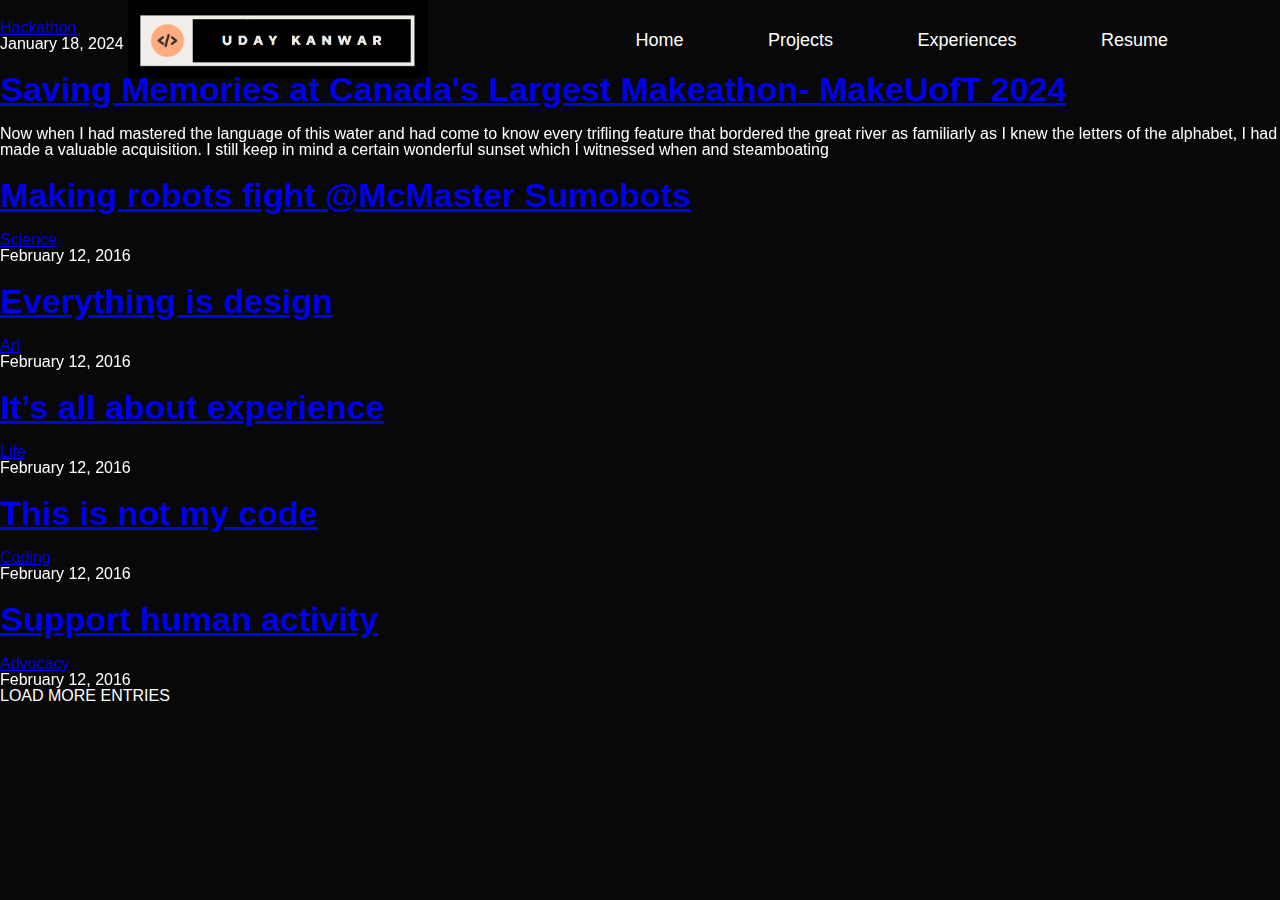
==== experience.html @ d526cc94 "first commit" ====
<!DOCTYPE html>
<html lang="en">
<head>
    <meta charset="UTF-8">
    <meta name="viewport" content="width=device-width, initial-scale=1.0">
    <title>Experiences</title>
    <link rel="apple-touch-icon" sizes="180x180" href="images/apple-touch-icon.png">
    <link rel="icon" type="image/png" sizes="32x32" href="images/favicon-32x32.png">
    <link rel="icon" type="image/png" sizes="16x16" href="images/favicon-16x16.png">
    <link rel="manifest" href="images/site.webmanifest">
    <title>Recent Experiences</title>
    
    <link href='http://fonts.googleapis.com/css?family=Montserrat:400,700%7CLibre+Baskerville:400,400italic,700' rel='stylesheet' type='text/css'>
    <link rel="stylesheet" type="text/css"  href='css/clear.css' />
    <link rel="stylesheet" type="text/css"  href='css/common.css' />
    <link rel="stylesheet" type="text/css"  href='css/font-awesome.min.css' />
    <link rel="stylesheet" type="text/css"  href='css/carouFredSel.css' />
    <link rel="stylesheet" type="text/css"  href='css/sm-clean.css' />
    <link rel="stylesheet" type="text/css"  href='blogstyle.css' />
    <link rel="stylesheet" href="style.css">

 
    <!-- font awesome -->

</head>
<body>
    <div id="header2">
        <div class="container">
            <nav>
                <img src="images/better logo.png" class="logo">
                <ul>
                    <li> <a href="index.html">Home</a></li>
                    <li> <a href="projects.html">Projects</a></li>
                    <li> <a href="experience.html">Experiences</a></li>
                    <li> <a href="Uday_Resume.pdf"target="_blank">Resume</a></li>
                </ul>
            </nav>
        </div>
    </div>
    <body class="home blog">
        
        <!-- Left Sidebar -->


        <!-- Home Content -->
        <div id="content" class="site-content">
            <div id="blog-wrapper">
                <div class="blog-holder center-relative">


                    <article id="post-1" class="blog-item-holder featured-post">
                        <div class="entry-content relative">
                            <div class="content-1170 center-relative">
                                <div class="cat-links">
                                    <ul>
                                        <li>
                                            <a href="#">Hackathon</a>
                                        </li>
                                    </ul>
                                </div>
                                <div class="entry-date published">January 18, 2024</div>
                                <h2 class="entry-title">
                                    <a href="https://devpost.com/software/memories-kut2o8">Saving Memories at Canada's Largest Makeathon- MakeUofT 2024</a>
                                </h2>
                                <div class="excerpt">
                                    Now when I had mastered the language of this water and had come to know every trifling feature that bordered the great river as familiarly as I knew the letters of the alphabet, I had made a valuable acquisition. I still keep in mind a certain wonderful sunset which I witnessed when and steamboating<a class="read-more" href="single.html"></a>
                                </div>
                                <div class="clear"></div>
                            </div>
                        </div>
                    </article>


                    <article id="post-2" class="blog-item-holder">
                        <div class="entry-content relative">
                            <div class="content-1170 center-relative">
                                <h2 class="entry-title">
                                    <a href="single.html">Making robots fight @McMaster Sumobots</a>
                                </h2>
                                <div class="cat-links">
                                    <ul>
                                        <li>
                                            <a href="#">Science</a>
                                        </li>
                                    </ul>
                                </div>
                                <div class="entry-date published">February 12, 2016</div>
                                <div class="clear"></div>
                            </div>
                        </div>
                    </article>


                    <article id="post-3" class="blog-item-holder">
                        <div class="entry-content relative">
                            <div class="content-1170 center-relative">
                                <h2 class="entry-title">
                                    <a href="single.html">Everything is design</a>
                                </h2>
                                <div class="cat-links">
                                    <ul>
                                        <li>
                                            <a href="#">Art</a>
                                        </li>
                                    </ul>
                                </div>
                                <div class="entry-date published">February 12, 2016</div>
                                <div class="clear"></div>
                            </div>
                        </div>
                    </article>



                    <article id="post-4" class="blog-item-holder">
                        <div class="entry-content relative">
                            <div class="content-1170 center-relative">
                                <h2 class="entry-title">
                                    <a href="single.html">It’s all about experience</a>
                                </h2>
                                <div class="cat-links">
                                    <ul>
                                        <li>
                                            <a href="#">Life</a>
                                        </li>
                                    </ul>
                                </div>
                                <div class="entry-date published">February 12, 2016</div>
                                <div class="clear"></div>
                            </div>
                        </div>
                    </article>



                    <article id="post-5" class="blog-item-holder">
                        <div class="entry-content relative">
                            <div class="content-1170 center-relative">
                                <h2 class="entry-title">
                                    <a href="single.html">This is not my code</a>
                                </h2>
                                <div class="cat-links">
                                    <ul>
                                        <li>
                                            <a href="#">Coding</a>
                                        </li>
                                    </ul>
                                </div>
                                <div class="entry-date published">February 12, 2016</div>
                                <div class="clear"></div>
                            </div>
                        </div>
                    </article>



                    <article id="post-6" class="blog-item-holder">
                        <div class="entry-content relative">
                            <div class="content-1170 center-relative">
                                <h2 class="entry-title">
                                    <a href="single.html">Support human activity</a>
                                </h2>
                                <div class="cat-links">
                                    <ul>
                                        <li>
                                            <a href="#">Advocacy</a>
                                        </li>
                                    </ul>
                                </div>
                                <div class="entry-date published">February 12, 2016</div>
                                <div class="clear"></div>
                            </div>
                        </div>
                    </article>

                </div>
                <div class="clear"></div>
                <div class="block load-more-holder">LOAD MORE ENTRIES</div>
            </div>

            <div class="featured-image-holder">
                <div class="featured-post-image" style="background-image: url(images/makeuoft1.jpg)"></div>

            </div>
            <div class="clear"></div>
        </div>

        <script type="text/javascript" src="js/jquery.js"></script>
        <script type='text/javascript' src='js/imagesloaded.pkgd.js'></script>
        <script type='text/javascript' src='js/jquery.nicescroll.min.js'></script>
        <script type='text/javascript' src='js/jquery.smartmenus.min.js'></script>
        <script type='text/javascript' src='js/jquery.carouFredSel-6.0.0-packed.js'></script>
        <script type='text/javascript' src='js/jquery.mousewheel.min.js'></script>
        <script type='text/javascript' src='js/jquery.touchSwipe.min.js'></script>
        <script type='text/javascript' src='js/jquery.easing.1.3.js'></script>
        <script type='text/javascript' src='js/main.js'></script>
    </body>

</html>
---- css/clear.css ----
html, body, div, span, object, iframe,
h1, h2, h3, h4, h5, h6, p, blockquote, pre,
abbr, address, cite, code,
del, dfn, em, img, ins, kbd, q, samp,
small, strong, sub, sup, var,
b, i, ol, ul, li,
fieldset, form, label, legend,
table, caption, tbody, tfoot, thead, tr, th, td,
article, aside, canvas, details, figcaption, figure, 
footer, header, hgroup, menu, nav, section, summary,
time, mark, audio, video {
    margin:0;
    padding:0;
    border:0;
    outline: none;
    font-size:100%;
    vertical-align:baseline;
    background:transparent;
}

body {
    line-height:1;
}

article,aside,details,figcaption,figure,
footer,header,hgroup,menu,nav,section { 
    display:block;
}

nav ul,ul,ol {
    list-style:none;
}

blockquote, q {
    quotes:none;
}

blockquote:before, blockquote:after,
q:before, q:after {
    content:'';
    content:none;
}

a {
    margin:0;
    padding:0;
    font-size:100%;
	outline: none;
    vertical-align:baseline;
    background:transparent;
}

ins {
    background-color:#ff9;
    color:#000;
    text-decoration:none;
}

mark {
    background-color:#ff9;
    color:#000; 
    font-style:italic;
    font-weight:bold;
}

del {
    text-decoration: line-through;
}

abbr[title], dfn[title] {
    border-bottom:1px dotted;
    cursor:help;
}

table {
    border-collapse:collapse;
    border-spacing:0;
}

hr {
    display:block;
    height:1px;
    border:0;   
    border-top:1px solid #cccccc;
    margin:1em 0;
    padding:0;
}

input, select {
    vertical-align:middle;
}

input:focus, textarea:focus
{
    outline: none;
}
---- css/common.css ----
.block
{
    display: block;
}
.hidden
{
    display: none;
}
.clear
{
    clear: both;
}
.left
{
    float: left;
}
.right
{
    float: right;
}
.line-height
{
    line-height: 0;
}
.clear-right
{
    clear: right;
}
.clear-left
{
    clear: left;
}
.center-relative
{
    margin-left: auto;
    margin-right: auto;
}
.center-absolute
{
    left: 50%;
}
.center-text
{
    text-align: center !important;
}
.text-left
{
    text-align: left;
}
.text-right
{
    text-align: right;
}
.absolute
{
    position: absolute;
}
.fixed
{
    position: fixed;
}
.relative
{
    position: relative;
}
.sticky
{
    height: auto;
}
.margin-0, .margin-0 img
{
    margin: 0 !important;
    line-height: 0;
}
.top-0
{
    margin-top: 0 !important;
}
.top-5
{
    margin-top: 5px !important;	
}
.top-10
{
    margin-top: 10px;	
}
.top-15
{
    margin-top: 15px;	
}
.top-20
{
    margin-top: 20px;
}
.top-25
{
    margin-top: 25px;	
}
.top-30
{
    margin-top: 30px;	
}
.top-50
{
    margin-top: 50px;	
}
.top-60
{
    margin-top: 60px;	
}
.top-70
{
    margin-top: 70px;	
}
.top-75
{
    margin-top: 75px;	
}
.top-80
{
    margin-top: 80px;
}
.top-100
{
    margin-top: 100px;	
}
.top-105
{
    margin-top: 105px;	
}
.top-120
{
    margin-top: 120px;
}
.top-150
{
    margin-top: 150px;	
}
.top-200
{
    margin-top: 200px;	
}
.top-negative-30
{
    margin-top: -30px;
}
.left-35
{
    margin-left:35px;
}
.right-35
{
    margin-right:35px;
}
.bottom-0
{
    margin-bottom: 0 !important;
}
.bottom-10
{
    margin-bottom: 10px !important;
}
.bottom-20
{
    margin-bottom: 20px !important;
}
.bottom-25
{
    margin-bottom: 25px !important;
}
.bottom-30
{
    margin-bottom: 30px !important;
}
.bottom-50
{
    margin-bottom: 50px !important;
}
.bottom-100
{
    margin-bottom: 100px !important;
}
.bottom-150
{
    margin-bottom: 150px !important;
}
.bottom-200
{
    margin-bottom: 200px !important;
}
.width-25
{
    width: 25%;
}
.width-50
{
    width: 50%;
}
.width-75
{
    width: 75%;
}
.width-85
{
    width: 85%;
}
.width-100
{
    width: 100%;
}
blockquote:before 
{
    content: '\201C';
    font-size: 180px;
    line-height: 0;
    font-family: 'Montserrat', sans-serif, Arial;
    vertical-align: -65px;
    color: #0697ae;
    text-align: center;
    display: block;
}
blockquote
{
    margin-top: 110px;
    margin-bottom: 60px;
    font-family: 'Montserrat', sans-serif, Arial;
    font-size: 22px;
    line-height: 35px;
    color: #b0c2c2;
}
blockquote.inline-blockquote
{
    width: 395px;
    float: left;
    margin-left: -170px;
    margin-right: 70px;
}
.wrap-blockquote
{
    display: inline;
}
address
{
    font-size: 32px;
    line-height: 50px;
    font-style: normal;
}
iframe
{
    width: 100%;
}
a.button
{
    display: inline-block;
    border: 3px solid;
    text-align: center;
    padding: 15px 40px;
    cursor: pointer;
    margin-bottom: 25px;
    vertical-align: middle;
    text-decoration: none;
}
a.button:active
{
    position: relative;
    top: 1px;	
}
h1,h2,h3,h4,h5,h6
{
    padding: 20px 0;
}
h1
{
    font-size: 38px;
    line-height: 38px;    
}
h2
{
    font-size: 34px;    
    line-height: 34px;    
}
h3
{
    font-size: 32px;  
    line-height: 32px;    
}
h4
{
    font-size: 30px;    
}
h5
{
    font-size: 28px;   
}
h6
{
    font-size: 26px;    
}
em
{
    font-style: italic;
}
ol
{
    list-style-type: decimal;
}
pre
{
    word-wrap: break-word;
}
.single-content table, .single-content th, .single-content td, .page-content table, .page-content th, .page-content td
{
    border:1px solid black;
    padding: 10px;
    vertical-align: middle;
}
sup
{
    vertical-align: super;
    font-size: smaller;
}
sub
{
    vertical-align: sub;
    font-size: smaller;
}
.single-content ol
{
    display: block;
    list-style-type: decimal;
    margin: 0 0 14px 17px;
}
.single-content ul
{
    display: block;
    list-style-type: disc;
    margin: 0 0 14px 17px;
}

/* COLUMNS */

.one,  .one_half,  .one_third,  .two_third,  .three_fourth, 
.one_fourth{
    margin-right: 100px;
    float: left;
    position: relative;
    margin-bottom: 30px;
}

.last{
    margin-right: 0 !important;
    clear: right;
}

.one{
    float: none;
    display: block;
    clear: both;
    margin-right: 0;
}

.one_half{
    width: 400px;    
}

.one_third{
    width: 233px;
}

.two_third{
    width: 566px;
}

.one_fourth{
    width: 150px;
}

.three_fourth{
    width: 650px;
}

.one img,  .one_half img,  .one_third img,  .two_third img, 
.three_fourth img,  .one_fourth img{
    max-width: 100%;
    height: auto;
    max-height: 100%;
    width: auto;	
}

.team-holder .one
{
    margin: 0;
}

.team-holder .one_half
{
    width: 50%;
    width: calc(100% / 2);   
    margin: 0;
}

.team-holder .one_third
{
    width: 33%;
    width: calc(100% / 3);
    margin: 0;
}

.team-holder .one_fourth
{
    width: 25%;
    width: calc(100% / 4);   
    margin: 0;    
}

/* MENU */

/* Mobile first layout SmartMenus Core CSS (it's not recommended editing these rules)
   You need this once per page no matter how many menu trees or different themes you use.
-------------------------------------------------------------------------------------------*/

.sm,.sm ul,.sm li{display:block;list-style:none;margin:0;padding:0;line-height:normal;direction:ltr;-webkit-tap-highlight-color:rgba(0,0,0,0);}
.sm-rtl,.sm-rtl ul,.sm-rtl li{direction:rtl;text-align:right;}
.sm>li>h1,.sm>li>h2,.sm>li>h3,.sm>li>h4,.sm>li>h5,.sm>li>h6{margin:0;padding:0;}
.sm ul{display:none;}
.sm li,.sm a{position:relative;}
.sm a{display:block;}
.sm a.disabled{cursor:not-allowed;}
.sm:after{content:"\00a0";display:block;height:0;font:0px/0 serif;clear:both;visibility:hidden;overflow:hidden;}
.sm,.sm *,.sm *:before,.sm *:after{-moz-box-sizing:border-box;-webkit-box-sizing:border-box;box-sizing:border-box;}




/* WP DEFAULT CLASSES */

.alignnone {
    margin: 5px 20px 20px 0;
}

.aligncenter,
div.aligncenter {
    display: block;
    margin: 5px auto 5px auto;
}

.alignright {
    float:right;
    margin: 5px 0 20px 20px;
}

.alignleft {
    float: left;
    margin: 5px 20px 20px 0;
}

.aligncenter {
    display: block;
    margin: 5px auto 5px auto;
}

a img.alignright {
    float: right;
    margin: 5px 0 20px 20px;
}

a img.alignnone {
    margin: 20px 0px;
}

a img.alignleft {
    float: left;
    margin: 5px 20px 20px 0;
}

a img.aligncenter {
    display: block;
    margin-left: auto;
    margin-right: auto
}

.wp-caption {
    max-width: 100%;
    text-align: center;
    font-family: 'Montserrat', sans-serif, Arial;
}

.wp-caption.alignnone {
    margin: 20px 0px;
}

.wp-caption.alignleft {
    margin: 5px 20px 20px 0;
    text-align: left;
}

.wp-caption.alignright {
    margin: 5px 0 20px 20px;
    text-align: right;
}

.wp-caption img {
    width: auto;
    height: auto;
    max-width: 100%;
    max-height: 100%;
}

.wp-caption p.wp-caption-text {
    font-size: 18px;
    margin-bottom: 50px;
    padding: 5px 50px;
    background-color: #8f939e;
    display: inline-block;
    color: #fff;
}
.gallery-caption
{
    font-size: 100%;
}
.bypostauthor
{
    font-size: 100%;
}
/* Text meant only for screen readers. */
.screen-reader-text {
    clip: rect(1px, 1px, 1px, 1px);
    position: absolute !important;
    height: 1px;
    width: 1px;
    overflow: hidden;
}

.screen-reader-text:focus {
    background-color: #f1f1f1;
    border-radius: 3px;
    box-shadow: 0 0 2px 2px rgba(0, 0, 0, 0.6);
    clip: auto !important;
    color: #21759b;
    display: block;
    font-size: 14px;
    font-size: 0.875rem;
    font-weight: bold;
    height: auto;
    left: 5px;
    line-height: normal;
    padding: 15px 23px 14px;
    text-decoration: none;
    top: 5px;
    width: auto;
    z-index: 100000; /* Above WP toolbar. */
}



.cbp-bislideshow {
    list-style: none;
    width: 100%;
    height: 100%;
    position: fixed;
    top: 0;
    left: 0;
    z-index: -1;
    padding: 0;
    margin: 0;
}

.cbp-bislideshow li {
    position: absolute;
    width: 100%;
    height: 100%;
    top: 0;
    left: 0;
    opacity: 0;
    -webkit-transition: opacity 1s;
    -moz-transition: opacity 1s;
    -ms-transition: opacity 1s;
    -o-transition: opacity 1s;
    transition: opacity 1s;
}


/* If background-size supported we'll add the images to the background of the li */

.backgroundsize .cbp-bislideshow li {
    -webkit-background-size: cover;
    -moz-background-size: cover;
    background-size: cover;
    background-position: center center;
}

/* ...and hide the images */
.backgroundsize .cbp-bislideshow li img {
    display: none;
}

.cbp-bislideshow li img {
    display: block;
    width: 100%;
}

.cbp-bicontrols {
    position: fixed;
    width: 300px;
    height: 100px;
    margin: -50px 0 0 -150px;
    bottom: 0;
    right: 0;
}

.cbp-bicontrols span {
    float: left;
    width: 100px;
    height: 100px;
    position: relative;
    cursor: pointer;
    display: inline-block;
    font: normal normal normal 14px/1 FontAwesome;
    font-size: inherit;
    text-rendering: auto;
    -webkit-font-smoothing: antialiased;
    -moz-osx-font-smoothing: grayscale;
}

.cbp-bicontrols span:before {
    position: absolute;
    width: 100%;
    height: 100%;
    top: 0;
    left: 0;
    text-align: center;    
    speak: none;
    font-style: normal;
    font-weight: normal;
    font-variant: normal;
    text-transform: none;
    line-height: 100px;
    font-size: 80px;
    color: #fff;
    -webkit-font-smoothing: antialiased;
    opacity: 0.7;
}

.cbp-bicontrols span:hover:before {
    opacity: 1;
}

.cbp-bicontrols span:active:before {
    top: 2px;
}

span.cbp-biplay:before {
    content: "\f01d";
}

span.cbp-bipause:before {
    content: "\f28c";
}

span.cbp-binext:before {
    content: "\f105";
}

span.cbp-biprev:before {
    content: "\f104";
}

.cbp-bicontrols span.cbp-binext {
    float: right;
}

/* Fallback */

.no-js.no-backgroundsize .cbp-bislideshow li:first-child {
    opacity: 1;
}

.no-js.backgroundsize .cbp-bislideshow li:first-child img {
    display: block;
}
---- css/carouFredSel.css ----
.list_carousel.responsive {	
	margin-left: 0;
	width: 91%;
}
.list_carousel ul {
	margin: 0;
	padding: 0;
	list-style: none;
	display: block;
}
.list_carousel li {
	text-align: center;		
	padding: 0;
	display: block;
	float: left;
	position: relative;
}	
.list_carousel li img{
	width: 100% !important;
	height: auto !important;
	max-width: none !important;
	max-height: none !important;
}
a.image_slider_prev{background-image: url(../images/navigation_arrows_left.png); width: 105px; height: 90px; z-index: 2;}
a.image_slider_prev:hover{background-position: 0 -90px;}
a.image_slider_next{background-image: url(../images/navigation_arrows_right.png); width: 105px; height: 90px; z-index: 2;}
a.image_slider_next:hover{background-position: 0 -90px;}
.carousel_pagination {margin-top: 50px; margin-bottom: 50px; margin-left: 160px;z-index: 1;position: relative;}
.carousel_pagination a {margin: 0 0 0 9px; float: left;}
.carousel_pagination a:first-child {margin: 0;}
.carousel_pagination a {width: 18px; height: 18px; border-radius: 90%; display: block; cursor: pointer; text-indent: -9999px;}
.caroufredsel_wrapper{z-index: 1 !important; margin-top: 0 !important; margin-left: 0 !important;}
---- css/sm-clean.css ----
.sm-clean {
    background: #eeeeee;
    -webkit-border-radius: 5px;
    -moz-border-radius: 5px;
    -ms-border-radius: 5px;
    -o-border-radius: 5px;
    border-radius: 5px;
}
.sm-clean a, .sm-clean a:hover, .sm-clean a:focus, .sm-clean a:active {
    padding: 13px 20px;
    /* make room for the toggle button (sub indicator) */
    padding-right: 58px;
    font-size: 18px;
    font-weight: normal;
    line-height: 24px;
    text-decoration: none;
}
.sm-clean a.current {
    color: #d23600;
}
.sm-clean a.disabled {
    color: #bbbbbb;
}
.sm-clean a span.sub-arrow {
    position: absolute;
    top: 50%;
    margin-top: -17px;
    left: auto;
    right: -45px;
    width: 34px;
    height: 34px;
    overflow: hidden;
    font: bold 16px/34px monospace !important;
    text-align: center;
    text-shadow: none;
    -webkit-border-radius: 5px;
    -moz-border-radius: 5px;
    -ms-border-radius: 5px;
    -o-border-radius: 5px;
    border-radius: 5px;
}
.sm-clean a.highlighted span.sub-arrow:before {
    display: block;
    content: '-';
}
.sm-clean > li:first-child > a, .sm-clean > li:first-child > :not(ul) a {
    -webkit-border-radius: 5px 5px 0 0;
    -moz-border-radius: 5px 5px 0 0;
    -ms-border-radius: 5px 5px 0 0;
    -o-border-radius: 5px 5px 0 0;
    border-radius: 5px 5px 0 0;
}
.sm-clean > li:last-child > a, .sm-clean > li:last-child > *:not(ul) a, .sm-clean > li:last-child > ul,
.sm-clean > li:last-child > ul > li:last-child > a, .sm-clean > li:last-child > ul > li:last-child > *:not(ul) a, .sm-clean > li:last-child > ul > li:last-child > ul,
.sm-clean > li:last-child > ul > li:last-child > ul > li:last-child > a, .sm-clean > li:last-child > ul > li:last-child > ul > li:last-child > *:not(ul) a, .sm-clean > li:last-child > ul > li:last-child > ul > li:last-child > ul,
.sm-clean > li:last-child > ul > li:last-child > ul > li:last-child > ul > li:last-child > a, .sm-clean > li:last-child > ul > li:last-child > ul > li:last-child > ul > li:last-child > *:not(ul) a, .sm-clean > li:last-child > ul > li:last-child > ul > li:last-child > ul > li:last-child > ul,
.sm-clean > li:last-child > ul > li:last-child > ul > li:last-child > ul > li:last-child > ul > li:last-child > a, .sm-clean > li:last-child > ul > li:last-child > ul > li:last-child > ul > li:last-child > ul > li:last-child > *:not(ul) a, .sm-clean > li:last-child > ul > li:last-child > ul > li:last-child > ul > li:last-child > ul > li:last-child > ul {
    -webkit-border-radius: 0 0 5px 5px;
    -moz-border-radius: 0 0 5px 5px;
    -ms-border-radius: 0 0 5px 5px;
    -o-border-radius: 0 0 5px 5px;
    border-radius: 0 0 5px 5px;
}
.sm-clean > li:last-child > a.highlighted, .sm-clean > li:last-child > *:not(ul) a.highlighted,
.sm-clean > li:last-child > ul > li:last-child > a.highlighted, .sm-clean > li:last-child > ul > li:last-child > *:not(ul) a.highlighted,
.sm-clean > li:last-child > ul > li:last-child > ul > li:last-child > a.highlighted, .sm-clean > li:last-child > ul > li:last-child > ul > li:last-child > *:not(ul) a.highlighted,
.sm-clean > li:last-child > ul > li:last-child > ul > li:last-child > ul > li:last-child > a.highlighted, .sm-clean > li:last-child > ul > li:last-child > ul > li:last-child > ul > li:last-child > *:not(ul) a.highlighted,
.sm-clean > li:last-child > ul > li:last-child > ul > li:last-child > ul > li:last-child > ul > li:last-child > a.highlighted, .sm-clean > li:last-child > ul > li:last-child > ul > li:last-child > ul > li:last-child > ul > li:last-child > *:not(ul) a.highlighted {
    -webkit-border-radius: 0;
    -moz-border-radius: 0;
    -ms-border-radius: 0;
    -o-border-radius: 0;
    border-radius: 0;
}
.sm-clean > li:first-child {
    border-top: 0;
}
.sm-clean ul {
    padding-left: 35px;
}
.sm-clean ul a, .sm-clean ul a:hover, .sm-clean ul a:focus, .sm-clean ul a:active {
    font-size: 16px;
}
.sm-clean ul ul ul a,
.sm-clean ul ul ul a:hover,
.sm-clean ul ul ul a:focus,
.sm-clean ul ul ul a:active {
    border-left: 24px solid transparent;
}
.sm-clean ul ul ul ul a,
.sm-clean ul ul ul ul a:hover,
.sm-clean ul ul ul ul a:focus,
.sm-clean ul ul ul ul a:active {
    border-left: 32px solid transparent;
}
.sm-clean ul ul ul ul ul a,
.sm-clean ul ul ul ul ul a:hover,
.sm-clean ul ul ul ul ul a:focus,
.sm-clean ul ul ul ul ul a:active {
    border-left: 40px solid transparent;
}

.main-menu ul 
{
    width: 12em; /* fixed width only please - you can use the "subMenusMinWidth"/"subMenusMaxWidth" script options to override this if you like */
}

.sm-clean a, .sm-clean a:hover, .sm-clean a:focus, .sm-clean a:active
{
    padding-right: 0;
    padding-left: 0;
}

a.has-submenu
{
    display: inline-block;
}
---- style.css ----
*{
    margin: 0;
    padding: 0;
    font-family: 'Poppins', sans-serif;
    box-sizing :  border-box;
}
body{
    background: #080808;
    color: #fff;
}
#header{

    width: 100%;
    height: 100vh;
    background-repeat: no-repeat;
    background-image: url(images/main3.PNG);
    background-size: 40%; 
    background-position: 100px 160px;  
    background-attachment: fixed;
    background-repeat: no-repeat;
}

.container{
    padding: 10px 10%;
}

nav{
    display: flex;
    align-items: center;
    justify-content: space-between;
    flex-wrap: wrap;
    background-color: #080808;
    position: fixed;
    top: 0;
    width:100%;
    padding-right: 200px;
}
.logo{
    width: 300px;

}
nav ul li{
    display: inline-block;
    list-style: none;
    margin: 5px 40px;
    
}
nav ul li a{
    color: #fff;
    text-decoration: none;
    font-size: 18px;
    position: relative;
    
}
nav ul li a::after{
    content:'';
    width: 0%;
    height: 3px;
    background: 3px;
    background:coral;
    position: absolute;
    left: 0;
    bottom: -6px;
    transition: 0.5s;
}
nav ul li a:hover::after{
    width: 100%
}
.header-text{
    margin-top: 20%;
    font-size: 50px;
    margin-left: 500px;

}
.header-text h1{
    font-size: 80px;
    margin-top: 20px;
    
}
.header-text p{
    font-size: 30px;
    color:#ababab;
}
.header-text h1 span{
    color:coral;
    
}

/*--------- about---------*/

#about{
    padding: 80px 0;
    color: #ababab;
}

.row{
    display: flex;
    justify-content: space-between;
    flex-wrap: wrap ;  
}
.about-col-1{
    flex-basis: 35%;
}
.about-col-1 img{
    margin-top: 50px;
    width: 110%;
    border-radius: 20px;
}
.about-col-2{
    flex-basis: 40%;
    margin-top: 50px;
}
.sub-title{
    font-size: 60px;
    font-weight: 600;
    color:#fff;
    margin-bottom: 50px;
    
}
.introduction{
    font-size: 20px;
    font-weight: 200;
    color:#ababab;
    margin-bottom: 50px;
}
.connect-button{
  background-color:blue; /* Green */
  border: none;
  color: white;
  padding: 20px;
  text-align: center;
  text-decoration: none;
  display: inline-block;
  font-size: 16px;
  margin: 50px 2px;
  cursor: pointer;
  border-radius: 20px;
}

/*portfolio*/
.card {
    background-color: white;
    border: none;
    border-radius: 10px;
    box-shadow: -2px 1px 8px 1px lightgrey;
    overflow: hidden;
    max-width: 300px;
    height: 450px;
    display: flex;
    flex-direction: column;
    align-items: center;
    text-align: center;
  }
  .card-img-top {
    width: 100%;
    height: auto;
}

.card-body {
  padding: 1rem;
  flex: 1;
  display: flex;
  flex-direction: column;
  justify-content: space-between;
}
  
  
  .portfolio-card__title {
    font-family: 'Barlow Condensed', sans-serif;
    font-size: 1.5rem;
    color: coral;
    margin: 0.5rem 0;
    
  }
  
  .portfolio-card__category {
    font-family: 'Barlow Condensed', sans-serif;
    font-size: 1rem;
    text-transform: uppercase;
  }
  
  
  .portfolio-card__text {
    font-family: 'Abel', sans-serif;
    font-size: 1rem;
    color: black;
  }
  
  .portfolio-card__stage {
    color: white;
    text-transform: uppercase;
    padding: 6px;
    font-family: 'Barlow Condensed', sans-serif;
  }
  
  .portfolio-card__stage__icon {
    margin-right: 5px;
  }
  

  
  .portfolio-card__link {
    font-family: 'Barlow Condensed', sans-serif;
    text-transform: uppercase;
    font-size: 0.8rem;
    color: grey;
    text-decoration: underline;
    transition: 0.3s;
  }
  
  .portfolio-card__link:hover {
    color: black;
  } 

  .container1 {
    display: flex;
    justify-content: center;
    align-items: center;
    flex-wrap: wrap;
    gap: 1rem;
    padding: 20px;
    padding-top: 100px;
}
.row1 {
  display: flex;
  flex-wrap: wrap;
  justify-content: center;
}
.col-md-4 {
  flex: 1 1 calc(33.333% - 2rem);
  margin: 1rem;
}
.card-img-top {
  width: 100%;
  height: 200px;
  
  object-fit:cover;

}
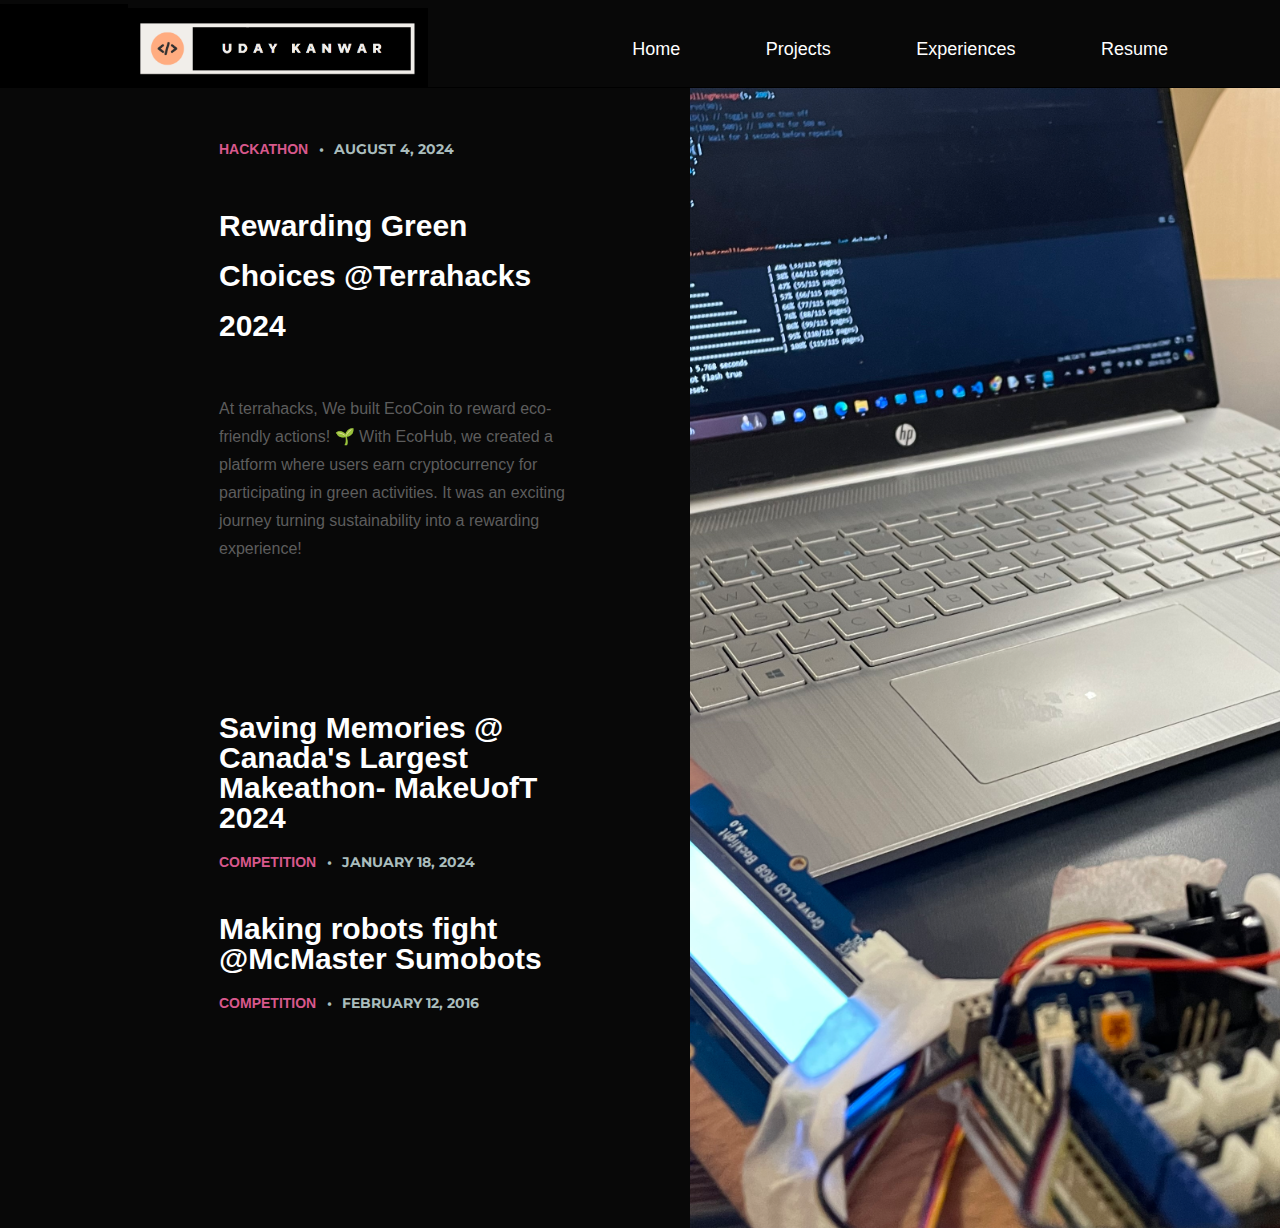
==== commit 0959eda2: "modified:   Uday_Resume2025.pdf 	new file:   android-chrome-192x192.png 	new file:   android-chrome-" ====
--- a/experience.html
+++ b/experience.html
@@ -4,11 +4,13 @@
     <meta charset="UTF-8">
     <meta name="viewport" content="width=device-width, initial-scale=1.0">
     <title>Experiences</title>
-    <link rel="apple-touch-icon" sizes="180x180" href="images/apple-touch-icon.png">
-    <link rel="icon" type="image/png" sizes="32x32" href="images/favicon-32x32.png">
-    <link rel="icon" type="image/png" sizes="16x16" href="images/favicon-16x16.png">
-    <link rel="manifest" href="images/site.webmanifest">
-    <title>Recent Experiences</title>
+    <link rel="apple-touch-icon" sizes="180x180" href="/apple-touch-icon.png">
+    <link rel="icon" type="image/png" sizes="32x32" href="/favicon-32x32.png">
+    <link rel="icon" type="image/png" sizes="16x16" href="/favicon-16x16.png">
+    <link rel="manifest" href="/site.webmanifest">
+    <link rel="mask-icon" href="/safari-pinned-tab.svg" color="#5bbad5">
+    <meta name="msapplication-TileColor" content="#da532c">
+    <meta name="theme-color" content="#ffffff">
     
     <link href='http://fonts.googleapis.com/css?family=Montserrat:400,700%7CLibre+Baskerville:400,400italic,700' rel='stylesheet' type='text/css'>
     <link rel="stylesheet" type="text/css"  href='css/clear.css' />
@@ -17,13 +19,15 @@
     <link rel="stylesheet" type="text/css"  href='css/carouFredSel.css' />
     <link rel="stylesheet" type="text/css"  href='css/sm-clean.css' />
     <link rel="stylesheet" type="text/css"  href='blogstyle.css' />
+    <link rel="stylesheet" href="expstyle.css">
     <link rel="stylesheet" href="style.css">
 
  
-    <!-- font awesome -->
+ 
 
 </head>
-<body>
+<body class="home blog">
+   
     <div id="header2">
         <div class="container">
             <nav>
@@ -32,12 +36,13 @@
                     <li> <a href="index.html">Home</a></li>
                     <li> <a href="projects.html">Projects</a></li>
                     <li> <a href="experience.html">Experiences</a></li>
-                    <li> <a href="Uday_Resume.pdf"target="_blank">Resume</a></li>
+                    <li> <a href="Uday_Resume2025.pdf"target="_blank">Resume</a></li>
                 </ul>
             </nav>
         </div>
     </div>
-    <body class="home blog">
+
+   
         
         <!-- Left Sidebar -->
 
@@ -58,12 +63,12 @@
                                         </li>
                                     </ul>
                                 </div>
-                                <div class="entry-date published">January 18, 2024</div>
+                                <div class="entry-date published">August 4, 2024</div>
                                 <h2 class="entry-title">
-                                    <a href="https://devpost.com/software/memories-kut2o8">Saving Memories at Canada's Largest Makeathon- MakeUofT 2024</a>
+                                    <a href="https://devpost.com/software/ecohub-ry6n8o">Rewarding Green Choices @Terrahacks 2024</a>
                                 </h2>
                                 <div class="excerpt">
-                                    Now when I had mastered the language of this water and had come to know every trifling feature that bordered the great river as familiarly as I knew the letters of the alphabet, I had made a valuable acquisition. I still keep in mind a certain wonderful sunset which I witnessed when and steamboating<a class="read-more" href="single.html"></a>
+                                    At terrahacks, We built EcoCoin to reward eco-friendly actions! 🌱 With EcoHub, we created a platform where users earn cryptocurrency for participating in green activities. It was an exciting journey turning sustainability into a rewarding experience!<a class="read-more" href="single.html"></a>
                                 </div>
                                 <div class="clear"></div>
                             </div>
@@ -75,12 +80,30 @@
                         <div class="entry-content relative">
                             <div class="content-1170 center-relative">
                                 <h2 class="entry-title">
-                                    <a href="single.html">Making robots fight @McMaster Sumobots</a>
+                                    <a href="https://devpost.com/software/memories-kut2o8">Saving Memories @ Canada's Largest Makeathon- MakeUofT 2024</a>
                                 </h2>
                                 <div class="cat-links">
                                     <ul>
                                         <li>
-                                            <a href="#">Science</a>
+                                            <a href="#">Competition</a>
+                                        </li>
+                                    </ul>
+                                </div>
+                                <div class="entry-date published">January 18, 2024</div>
+                                <div class="clear"></div>
+                            </div>
+                        </div>
+                    </article>
+                    <article id="post-2" class="blog-item-holder">
+                        <div class="entry-content relative">
+                            <div class="content-1170 center-relative">
+                                <h2 class="entry-title">
+                                    <a href="sumobots.html">Making robots fight @McMaster Sumobots</a>
+                                </h2>
+                                <div class="cat-links">
+                                    <ul>
+                                        <li>
+                                            <a href="sumobots.html">Competition</a>
                                         </li>
                                     </ul>
                                 </div>
@@ -89,100 +112,12 @@
                             </div>
                         </div>
                     </article>
-
-
-                    <article id="post-3" class="blog-item-holder">
-                        <div class="entry-content relative">
-                            <div class="content-1170 center-relative">
-                                <h2 class="entry-title">
-                                    <a href="single.html">Everything is design</a>
-                                </h2>
-                                <div class="cat-links">
-                                    <ul>
-                                        <li>
-                                            <a href="#">Art</a>
-                                        </li>
-                                    </ul>
-                                </div>
-                                <div class="entry-date published">February 12, 2016</div>
-                                <div class="clear"></div>
-                            </div>
-                        </div>
-                    </article>
-
-
-
-                    <article id="post-4" class="blog-item-holder">
-                        <div class="entry-content relative">
-                            <div class="content-1170 center-relative">
-                                <h2 class="entry-title">
-                                    <a href="single.html">It’s all about experience</a>
-                                </h2>
-                                <div class="cat-links">
-                                    <ul>
-                                        <li>
-                                            <a href="#">Life</a>
-                                        </li>
-                                    </ul>
-                                </div>
-                                <div class="entry-date published">February 12, 2016</div>
-                                <div class="clear"></div>
-                            </div>
-                        </div>
-                    </article>
-
-
-
-                    <article id="post-5" class="blog-item-holder">
-                        <div class="entry-content relative">
-                            <div class="content-1170 center-relative">
-                                <h2 class="entry-title">
-                                    <a href="single.html">This is not my code</a>
-                                </h2>
-                                <div class="cat-links">
-                                    <ul>
-                                        <li>
-                                            <a href="#">Coding</a>
-                                        </li>
-                                    </ul>
-                                </div>
-                                <div class="entry-date published">February 12, 2016</div>
-                                <div class="clear"></div>
-                            </div>
-                        </div>
-                    </article>
-
-
-
-                    <article id="post-6" class="blog-item-holder">
-                        <div class="entry-content relative">
-                            <div class="content-1170 center-relative">
-                                <h2 class="entry-title">
-                                    <a href="single.html">Support human activity</a>
-                                </h2>
-                                <div class="cat-links">
-                                    <ul>
-                                        <li>
-                                            <a href="#">Advocacy</a>
-                                        </li>
-                                    </ul>
-                                </div>
-                                <div class="entry-date published">February 12, 2016</div>
-                                <div class="clear"></div>
-                            </div>
-                        </div>
-                    </article>
-
                 </div>
-                <div class="clear"></div>
-                <div class="block load-more-holder">LOAD MORE ENTRIES</div>
             </div>
-
             <div class="featured-image-holder">
                 <div class="featured-post-image" style="background-image: url(images/makeuoft1.jpg)"></div>
-
             </div>
-            <div class="clear"></div>
+            <div class="clear"></div>  
         </div>
 
         <script type="text/javascript" src="js/jquery.js"></script>
@@ -194,6 +129,6 @@
         <script type='text/javascript' src='js/jquery.touchSwipe.min.js'></script>
         <script type='text/javascript' src='js/jquery.easing.1.3.js'></script>
         <script type='text/javascript' src='js/main.js'></script>
-    </body>
-
+    
+</body>
 </html>--- a/css/clear.css
+++ b/css/clear.css
@@ -9,13 +9,14 @@
 article, aside, canvas, details, figcaption, figure, 
 footer, header, hgroup, menu, nav, section, summary,
 time, mark, audio, video {
-    margin:0;
-    padding:0;
+    margin-top:4px;
+    padding:0px;
     border:0;
     outline: none;
-    font-size:100%;
+    font-size:20px;
     vertical-align:baseline;
     background:transparent;
+    line-height: 1.5;
 }
 
 body {
--- a/css/common.css
+++ b/css/common.css
@@ -265,13 +265,12 @@
     position: relative;
     top: 1px;	
 }
-h1,h2,h3,h4,h5,h6
-{
-    padding: 20px 0;
-}
+
 h1
 {
-    font-size: 38px;
+    padding-top: 150px;
+    margin-left: 35px;
+    font-size: 50px;
     line-height: 38px;    
 }
 h2
--- a/expstyle.css
+++ b/expstyle.css
@@ -0,0 +1,1417 @@
+*{
+    margin: 0;
+    padding: 0;
+    font-family: 'Poppins', sans-serif;
+    box-sizing :  border-box;
+}
+
+html
+{
+    overflow: hidden;
+}
+
+body{
+    background: #080808;
+    color: #fff;
+}
+
+
+.montserrat
+{
+    font-family: 'Montserrat', sans-serif, Arial;
+}
+
+body a
+{
+    text-decoration: none;
+    color: #404040;    
+    transition: color .2s linear, background-color .2s linear, border-color .2s linear;
+}
+
+body a:hover
+{
+    color: #c1c3c3;
+}
+
+input, textarea, select 
+{
+    -webkit-appearance: none;
+}
+
+::-moz-selection 
+{ 
+    background-color: #aabdbd; 
+}
+::selection 
+{ 
+    background-color: #aabdbd; 
+}
+
+.carousel_pagination a
+{
+    background-color: #C0D3D3;
+}
+
+.carousel_pagination a:hover
+{
+    background-color: #0697ae;
+}
+
+.carousel_pagination a.selected
+{
+    background-color: #0697ae;
+}
+
+.doc-loader 
+{
+    position: fixed;
+    left: 0px;
+    top: 0px;
+    width: 100%;
+    height: 100%;
+    z-index: 99999;	
+    background-color: white;
+}
+
+.doc-loader td 
+{       
+    text-align: center;
+    vertical-align: middle;
+}
+
+.doc-loader img
+{
+    width: 150px;
+    height: 150px;        
+}
+
+.nicescroll-rails
+{
+    z-index: 2 !important;
+}
+
+.nicescroll-rails-vr:hover
+{
+    cursor: pointer !important;
+}
+
+.nicescroll-rails-hr
+{
+    display: none !important;    
+}
+
+.content-660
+{
+    max-width: 1000px;
+}
+
+.content-900
+{
+    max-width: 900px;
+}
+
+.content-1070
+{
+    max-width: 1070px;
+}
+
+.content-660 img, .content-1070 img, .content-900 img
+{
+    max-width: 100%;
+    max-height: 100%;
+    width: auto;
+    height: auto;
+}
+
+.blur
+{
+    filter: blur(2px);
+    -webkit-filter: blur(2px);
+}
+
+.scroll-top 
+{   
+    display: none;
+    line-height: 0;
+    z-index: 2;
+    overflow: hidden;
+    margin-left: 34px;
+    bottom: 35px;
+}
+
+.scroll-top:hover
+{
+    cursor: pointer;
+}
+
+.scroll-top .fa
+{
+    font-size: 36px;
+    width: 32px;
+    color: #0697AE;
+}
+
+.scroll-top .fa:hover
+{
+    color: #47afbf;
+}
+
+.sidebar
+{
+    position: absolute;
+    background-color: #2D2D2D;
+    height: 100% !important;
+    width: 420px;
+    left: -320px;
+    -webkit-transition: left 0.3s ease;
+    -moz-transition: left 0.3s ease;
+    -ms-transition: left 0.3s ease;
+    -o-transition: left 0.3s ease;
+    transition: left 0.3s ease;
+    z-index: 3;
+}
+
+.sidebar.open
+{
+    left: 0;
+}
+
+.menu-left-part
+{
+    width: 320px;
+    position: absolute;
+    background: #333333;
+    height: 100%;
+    overflow-y: auto;
+    overflow-x: hidden;
+    z-index: 3; 
+}
+
+.search-field
+{
+    font-family: 'Montserrat', sans-serif, Arial;
+    width: 100%;
+    height: 100px;
+    font-size: 18px;
+    padding-left: 50px;
+    background-color: #2D2D2D;
+    color: #5B5B5B;
+    border: none;
+}
+
+.search-field::-webkit-input-placeholder
+{
+    font-family: 'Montserrat', sans-serif, Arial;
+    color: #5B5B5B;
+}
+.search-field::-moz-placeholder
+{
+    font-family: 'Montserrat', sans-serif, Arial;    
+    color: #5B5B5B;
+    opacity: 1;
+}
+.search-field:-ms-input-placeholder
+{
+    font-family: 'Montserrat', sans-serif, Arial;
+    color: #5B5B5B;
+    opacity: 1;
+}
+.search-field:-moz-placeholder
+{
+    font-family: 'Montserrat', sans-serif, Arial;
+    color: #5B5B5B;
+    opacity: 1;
+}
+
+.site-info-holder
+{
+    padding-left: 50px;
+    padding-top: 15px;
+}
+
+.site-title
+{
+    font-family: 'Montserrat', sans-serif, Arial;
+    color: #fff;
+    font-size: 30px;
+    line-height: 38px;
+    font-weight: 700;
+    padding: 20px 0;
+}
+
+.site-description
+{
+    font-family: 'Montserrat', sans-serif, Arial;
+    color: #848484;
+    font-size: 14px;
+    line-height: 23px;
+    max-width: 200px;
+}
+
+#header-main-menu
+{
+    font-family: 'Montserrat', sans-serif, Arial;
+    padding-left: 50px;
+    padding-top: 80px;    
+}
+
+.main-menu.sm-clean
+{
+    background-color: transparent;
+    display: inline-block;
+}
+
+.sm-clean a
+{
+    color: #ffffff;
+}
+
+.sm-clean a.current, .sm-clean a:hover, .sm-clean a:focus, .sm-clean a:active, 
+.sm-clean a.highlighted, .sm-clean ul a:hover, .sm-clean ul a:focus, 
+.sm-clean ul a:active, .sm-clean ul a.highlighted
+{
+    color: #C0D3D3;
+}
+
+.sm-clean a span.sub-arrow
+{
+    color: #0697AE;
+}
+
+.main-menu.sm-clean .sub-menu li a
+{
+    color: #848484;
+    text-transform: uppercase;
+    font-size: 14px;
+}
+
+.menu-right-part
+{
+    float: right;
+    width: 100px; 
+    min-height: 100%;
+    background-color: #242424;
+}
+
+.logo-holder
+{
+    line-height: 0;
+    font-size: 0;
+}
+
+.logo-holder img
+{
+    max-width: 100%;
+    max-height: 100%;
+    width: 100%;
+    height: auto;
+}
+
+#toggle
+{
+    height: 60px;
+    padding: 20px 0;
+    position: relative;
+    background-color: #333333;
+}
+
+#toggle:hover
+{
+    cursor: pointer;
+}
+
+#toggle:before, #toggle:after
+{
+    content: '';
+    height: 4px;
+    width: 26px;    
+    background: #5B5B5B;
+    left: 36px;
+    position: absolute;
+    -webkit-transform-origin: 50% 50%;
+    transform-origin: 50% 50%;
+    -webkit-transition: -webkit-transform 0.25s;
+    transition: transform 0.25s;
+    top: 48px;
+}
+
+#toggle:before
+{
+    -webkit-transform: translate3d(0, -8px, 0);
+    transform: translate3d(0, -8px, 0);
+}
+
+#toggle.on:before
+{
+    -webkit-transform: rotate3d(0, 0, 1, 45deg);
+    transform: rotate3d(0, 0, 1, 45deg);
+}
+
+#toggle.on:after
+{
+    -webkit-transform: rotate3d(0, 0, 1, -45deg);
+    transform: rotate3d(0, 0, 1, -45deg);
+}
+
+#toggle:after
+{
+    -webkit-transform: translate3d(0, 8px, 0);
+    transform: translate3d(0, 8px, 0);
+}
+
+#toggle .menu-line
+{
+    width: 26px;
+    height: 4px;
+    background: #5B5B5B;
+    left: 36px;
+    position: absolute;
+    -webkit-transition: opacity 0.25s;
+    -moz-transition: opacity 0.25s;
+    -ms-transition: opacity 0.25s;
+    -o-transition: opacity 0.25s;
+    transition: opacity 0.25s;
+    top: 48px;
+}
+
+#toggle.on .menu-line
+{
+    opacity: 0;
+}
+
+.social-list
+{
+    text-align: center;
+    color: #5B5B5B;
+    font-size: 30px;
+}
+
+.social-list a
+{
+    padding-top: 80px;
+    display: block;
+    color: #5b5b5b;
+}
+
+.social-list a:hover
+{
+    color: #797979;
+}
+
+.site-content
+{
+    width: calc(100% - 100px);
+    margin-left: 100px;
+    padding-bottom: 100px;
+    position: relative;
+    -webkit-transition: margin 0.3s ease;
+    -moz-transition: margin 0.3s ease;
+    -ms-transition: margin 0.3s ease;
+    -o-transition: margin 0.3s ease;
+    transition: margin 0.3s ease;
+}
+
+body.page-scroll .site-content
+{
+    padding-bottom: 0;
+}
+
+body.open .site-content
+{
+    margin-left: 420px;
+}
+
+
+/* BLOG */
+
+#blog-wrapper
+{
+    width: 50%;
+    margin-left: 0;
+    float: left;
+}
+
+.blog-holder
+{
+    padding-top: 100px;
+    max-width: 470px;
+    padding-bottom: 85px;
+}
+
+.blog-item-holder
+{
+    transition: .2s filter ease-in-out;
+    -webkit-transition: .2s -webkit-filter ease-in-out;    
+}
+
+.featured-post
+{
+    padding-bottom: 105px;
+}
+
+.blog-item-holder.featured-post .entry-content .entry-title
+{
+    font-size: 30px;
+    line-height: 50px;  
+    padding-bottom: 40px;
+}
+
+.blog-item-holder .entry-content .entry-title a
+{
+    color: #ffffff;
+}
+
+.blog-item-holder .entry-content .entry-title a:hover
+{
+    color: #0697ae;
+}
+
+.blog-item-holder .entry-content .entry-title
+{
+    font-family: 'Montserrat', sans-serif, Arial;
+    font-size: 30px;
+    line-height: 30px;
+    padding-top: 35px;
+    padding-bottom: 0;
+}
+
+.excerpt
+{
+    font-size: 16px;
+    line-height: 28px;
+    color: #5d5d5d;
+}
+
+.read-more
+{
+    background-image: url('images/arrow.png');
+    width: 30px;
+    height: 30px;
+    background-size: 30px;
+    background-repeat: no-repeat;
+    display: inline-block;
+    vertical-align: -11px;
+    margin-left: 15px;
+}
+
+.load-more-holder
+{
+    font-family: 'Montserrat', sans-serif, Arial;
+    font-size: 18px;    
+    font-weight: 700;
+    color: #c0d3d3;
+    display: block;
+    max-width: 470px;
+    margin-left: auto;
+    margin-right: auto;
+}
+
+.more-posts
+{ 
+    display: block;
+}
+
+.more-posts
+{
+    color: #C0D3D3;
+}
+
+.more-posts:hover
+{
+    cursor: pointer;
+    color: #aabdbd;
+}
+
+.featured-image-holder
+{
+    width: 50%;
+    float: right;
+}
+
+.featured-post-image
+{
+    position: absolute;
+    height: 100%;
+    width: 50%;
+    background-size: cover;
+    background-position: center center;
+}
+
+.cat-links
+{
+    font-family: 'Montserrat', sans-serif, Arial;
+    display: inline-block;    
+    font-size: 16px;
+    text-transform: uppercase;
+    font-weight: 700;
+}
+
+.cat-links ul li 
+{
+    display: inline-block;
+    margin-right: 5px;    
+}
+
+.cat-links ul li a
+{
+    color: #D8588C;
+    font-size: 14px;    
+}
+
+.cat-links ul li:after 
+{
+    content: ",";
+}
+
+.cat-links ul li:last-child:after 
+{
+    display: none;
+}
+
+.published
+{
+    font-family: 'Montserrat', sans-serif, Arial;
+    display: inline-block;
+    font-size: 14px;
+    text-transform: uppercase;
+    font-weight: 700;
+    color: #aabdbd;
+}
+
+.published:before
+{
+    content: "\2022";
+    font-size: 14px;
+    display: inline-block;
+    margin-right: 10px;
+}
+
+.blog .excerpt
+{
+    font-size: 16px;
+    line-height: 28px;
+    color: #5d5d5d;
+}
+
+/* END BLOG */
+
+
+
+/* FEATURED POSTS SCROLL PAGE */
+
+
+.page-scroll .cbp-bislideshow li img
+{
+    display: none;
+}
+
+.page-scroll .nicescroll-rails-hr
+{
+    display: block !important;    
+}
+
+.full-screen-scroll .cbp-bislideshow
+{
+    width: 100%;
+    width: calc(100% - 100px);
+    left: 100px;    
+    -webkit-transition: left 0.3s ease;
+    -moz-transition: left 0.3s ease;
+    -ms-transition: left 0.3s ease;
+    -o-transition: left 0.3s ease;
+    transition: left 0.3s ease;
+}
+
+.open .full-screen-scroll .cbp-bislideshow
+{
+    left: 420px;
+}
+
+#cbp-bislideshow.scroll
+{
+    overflow: auto;
+}
+
+.cbp-bislideshow.scroll li
+{
+    opacity: 1 !important;
+    width: 45%;
+    box-sizing: border-box;
+    -moz-box-sizing: border-box;
+    -webkit-box-sizing: border-box;
+    background-size: cover;
+}
+
+.cbp-bislideshow.scroll li:last-child
+{
+    border: 0; 
+}
+
+.cbp-bislideshow.scroll li ul li
+{
+    position: relative;
+    border: 0;
+}
+
+.full-screen-scroll article
+{
+    position: absolute;
+    top: 0;
+    left: 0;
+    height: 100%;
+    background: #fff;
+    padding: 50px;
+    max-width: 600px;
+    z-index: 1;
+}
+
+.full-screen-scroll article
+{
+    padding: 0;
+    width: 100%;
+    max-width: 100%;
+    opacity: 0;  
+    -webkit-transition: opacity 0.3s ease;
+    -moz-transition: opacity 0.3s ease;
+    -ms-transition: opacity 0.3s ease;
+    -o-transition: opacity 0.3s ease;
+    transition: opacity 0.3s ease;
+}
+
+.cbp-bislideshow.scroll li:hover article
+{
+    opacity: 1;
+}
+
+.full-screen-scroll article .entry-title, .full-screen-scroll article .excerpt, .full-screen-scroll .info-holder
+{
+    max-width: 540px;
+    margin-left: auto;
+    margin-right: auto;
+    padding-left: 10%;
+    padding-right: 10%;
+}
+
+.full-screen-scroll .info-holder
+{
+    margin-bottom: 50px;
+}
+
+.full-screen-scroll h2.entry-title 
+{
+    font-family: 'Montserrat', sans-serif, Arial;
+    font-size: 50px;
+    line-height: 54px;
+    margin-top: 150px;    
+}
+
+.full-screen-scroll h2.entry-title 
+{
+    margin-top: 160px;
+}
+
+
+/* END FEATURED POST SCROLL */
+
+
+
+/* SINGLE POST */
+
+.single-post article
+{
+    margin: 0 auto;
+    text-align: justify;  
+}
+
+.single-post h1.entry-title
+{
+    font-family: 'Montserrat', sans-serif, Arial;
+    margin-bottom: 30px;
+    -ms-word-wrap: break-word;
+    word-wrap: break-word;
+    font-size: 48px;
+    line-height: 50px;
+    padding-top: 120px;
+    text-align: left;
+    width: 660px;
+    max-width: 90%;
+    margin-left: auto;
+    margin-right: auto;
+}
+
+.post-info
+{
+    font-family: 'Montserrat', sans-serif, Arial;
+    padding-bottom: 70px;    
+}
+/* END SINGLE POST */
+
+
+/* DEFAULT PAGE */
+
+.page .page-header-image
+{
+    line-height: 0;
+}
+
+.page .page-header-image img
+{
+    width: 100%;
+    max-width: 100%;
+    max-height: 100%;
+    height: auto;
+}
+
+.page-template-default article
+{
+    padding-top: 110px;
+}
+
+.page h1.entry-title
+{    
+    font-family: 'Montserrat', sans-serif, Arial;    
+    font-size: 22px;
+    line-height: 35px;
+}
+
+/* END DEFAULT PAGE */
+
+
+/* ABOUT PAGE */
+
+.team-holder .member
+{
+    line-height: 0;
+    font-size: 0;
+}
+
+.team-holder .member img
+{
+    width: 100%;
+}
+
+.team-holder .member-info 
+{
+    text-align: center;
+    background-color: #F1F1F1;
+    color: #0697AE;
+}
+
+.team-holder .member-name
+{
+    font-family: 'Montserrat', sans-serif, Arial;
+    font-size: 20px;
+    line-height: 28px;
+    padding: 40px 60px 0px 60px;    
+}
+
+.team-holder .member-position
+{
+    font-family: 'Montserrat', sans-serif, Arial;
+    font-size: 14px;
+    line-height: 22px;
+    padding: 10px 60px 0px 60px;
+}
+
+.team-holder .member-content
+{
+    font-size: 16px;
+    line-height: 27px;
+    color: #404040;
+    padding: 40px 60px 40px 60px;
+}
+
+.team-holder .member.one img 
+{
+    width: 50%;
+    display: inline-block;
+}
+
+.team-holder .member.one .member-info 
+{
+    display: inline-block;
+    width: 50%;
+    position: absolute;
+    height: 100%;
+    text-align: left;
+}
+
+/* END ABOUT PAGE */
+
+
+/* CONTACT */
+
+.page-header-map #map
+{
+    height: 450px;
+}
+
+.contact-form
+{
+    max-width: 100%;
+    margin: 0 auto;
+}
+
+.contact-form input[type=text], .contact-form input[type=email], .contact-form textarea
+{
+    border: 0;
+    border-bottom: 2px solid;
+    padding-top: 13px;
+    padding-bottom: 13px;
+    margin: 30px 0;
+    height: 28px;
+    font-size: 16px;
+    font-family: 'Montserrat', sans-serif, Arial;
+    width: 100%;
+    line-height: 25px;
+}
+
+.contact-form input[name="your-name"]
+{
+    margin-top: 0;
+    padding-top: 0;
+}
+
+.contact-form textarea
+{
+    height: 150px;
+}
+
+.contact-form input[type=submit]
+{	
+    display: inline-block;
+    border: 2px solid;
+    text-align: center;
+    padding: 30px 0px;
+    cursor: pointer;
+    margin-bottom: 25px;
+    vertical-align: middle;
+    text-decoration: none;
+    background: transparent;
+    font-family: 'Montserrat', sans-serif, Arial;
+    font-weight: 700;
+    width: 100%;
+    font-size: 20px;
+    transition: color .2s linear, background-color .2s linear, border-color .2s linear;
+}
+.contact-form input[type=submit]:hover
+{
+    color: #0697ae;
+}
+
+.contact-form input[type=text]::-webkit-input-placeholder, .contact-form input[type=email]::-webkit-input-placeholder, .contact-form textarea::-webkit-input-placeholder
+{
+    font-family: 'Montserrat', sans-serif, Arial;
+    color: #404040;
+    font-weight: 700;
+    font-size: 20px;
+    line-height: 25px;
+    text-transform: uppercase;
+}
+.contact-form input[type=text]::-moz-placeholder, .contact-form input[type=email]::-moz-placeholder, .contact-form textarea::-moz-placeholder
+{
+    font-family: 'Montserrat', sans-serif, Arial;
+    color: #404040;
+    font-weight: 700;
+    font-size: 20px;
+    line-height: 25px;
+    opacity: 1;
+    text-transform: uppercase;
+}
+.contact-form input[type=text]:-ms-input-placeholder, .contact-form input[type=email]:-ms-input-placeholder, .contact-form textarea:-ms-input-placeholder
+{
+    font-family: 'Montserrat', sans-serif, Arial;
+    color: #404040;
+    font-weight: 700;
+    font-size: 20px;
+    line-height: 25px;
+    text-transform: uppercase;
+}
+.contact-form input[type=text]:-moz-placeholder, .contact-form input[type=email]:-moz-placeholder, .contact-form textarea:-moz-placeholder
+{
+    font-family: 'Montserrat', sans-serif, Arial;
+    color: #404040;
+    font-weight: 700;
+    font-size: 20px;
+    line-height: 25px;
+    opacity: 1;
+    text-transform: uppercase;
+}
+
+/* END CONTACT */
+
+
+/* FOOTER */
+
+.footer-info
+{
+    font-family: 'Montserrat', sans-serif, Arial;
+    padding-top: 150px;    
+    padding-left: 50px;
+    padding-right: 30px;
+    padding-bottom: 60px;
+    color: #848484;
+    font-size: 10px;
+    line-height: 16px;
+    letter-spacing: 0;
+}
+
+.footer-info a
+{
+    color: #848484;
+}
+
+.footer-info .fa-heart
+{
+    color: #d8588c;
+    padding-left: 3px;
+    padding-right: 2px;   
+    -webkit-animation: pulse 1s linear infinite;
+    -moz-animation: pulse 1s linear infinite;
+    -ms-animation: pulse 1s linear infinite;
+    animation: pulse 1s infinite;
+}
+
+@keyframes "pulse" {
+    0% { transform: scale(1.1); }
+70% { transform: scale(0.8,0.8); }
+80% { transform: scale(0.9,0.9); }
+100% { transform: scale(1.1);  }
+}
+
+@-moz-keyframes pulse {
+    0% { transform: scale(1.1); }
+70% { transform: scale(0.8,0.8); }
+80% { transform: scale(0.9,0.9); }
+100% { transform: scale(1.1);  }
+}
+
+@-webkit-keyframes "pulse" {
+    0% { transform: scale(1.1); }
+70% { transform: scale(0.8,0.8); }
+80% { transform: scale(0.9,0.9); }
+100% { transform: scale(1.1);  }
+}
+
+@-ms-keyframes "pulse" {
+    0% { transform: scale(1.1); }
+70% { transform: scale(0.8,0.8); }
+80% { transform: scale(0.9,0.9); }
+100% { transform: scale(1.1);  }
+}
+
+/* END FOOTER */
+
+/* RESPONSIVE PART */
+
+@media screen and (max-width: 1650px) {
+
+    .content-1070
+    {
+        width: 1070px;
+        max-width: 90%;
+    }
+
+    .blog-holder 
+    {
+        padding-top: 100px;
+        padding-bottom: 100px;
+        padding-left: 10%;
+        padding-right: 10%;
+    }
+
+    .cbp-bislideshow.scroll li
+    {
+        width: 55%;
+    } 
+
+    .page-template-default article
+    {
+        padding-top: 70px;
+    }
+
+}
+
+@media screen and (max-height: 900px)
+{
+    .social-list
+    {
+        font-size: 23px;        
+    }
+
+    .social-list a 
+    {
+        padding-top: 50px;
+    }
+}
+
+@media screen and (max-height: 700px)
+{
+    .social-list
+    {
+        font-size: 23px;        
+    }
+
+    .social-list a 
+    {
+        padding-top: 33px;
+    }
+}
+
+
+@media screen and (max-width: 1340px) {    
+
+    blockquote.inline-blockquote 
+    {
+        display: block !important;
+        float: none;
+        margin-left: 0;
+        margin-right: 0;
+        width: 100%;
+    }
+
+}
+
+@media screen and (max-width: 1220px) {    
+
+    .one_half
+    {
+        width: 48%;
+    }
+
+    .one_third
+    {
+        width: 30.6%;
+    }
+
+    .two_third
+    {
+        width: 65.1332%;
+    }
+
+    .one_fourth
+    {
+        width: 21.8%;
+    }
+
+    .three_fourth
+    {
+        width: 73.8%;
+    }
+
+    .one,  .one_half,  .one_third,  .two_third,  .three_fourth, .one_fourth
+    {
+        margin-right: 4%;
+    }
+
+    .header-holder 
+    {
+        padding-top: 85px;
+    }
+
+    .header-logo
+    {
+        float: none;
+        display: block;    
+        text-align: center;
+        margin-bottom: 60px;
+    }
+
+    .header-menu
+    {
+        float: none;
+    }
+
+    .main-menu ul 
+    {
+        width: 12em;
+    }
+
+    .sm-clean a, .sm-clean a:hover, .sm-clean a:focus, .sm-clean a:active
+    {
+        padding-right: 0;
+        padding-left: 0;
+    }    
+
+    #blog-wrapper
+    {
+        margin-top: 300px;
+    }
+    .featured-post-image
+    {
+        top: 0;
+        left: 0;
+        height: 300px;
+        width: 100%;       
+        position: absolute;
+    }  
+
+    #blog-wrapper 
+    {
+        width: 100%;
+    }
+
+    .blog-holder 
+    {
+        padding-top: 50px;
+    }
+
+    .blog-holder, .load-more-holder
+    {
+        padding-left: 10%;
+        padding-right: 10%;
+    }
+
+    .featured-post 
+    {
+        padding-bottom: 15px;
+    }
+
+    .team-holder .member.one .member-info 
+    {
+        position: relative;
+        vertical-align: top;
+    }
+
+}
+
+@media screen and (max-width: 1020px) {    
+
+    .one_half, .one_third, .one_fourth, .two_third, .three_fourth
+    {
+        width: 100%;
+        float: none;
+        margin-right: 0;
+        margin-left: 0;        
+    }
+
+    .content-660
+    {
+        width: 660px;
+        max-width: 90%;
+    }
+
+    .single-post article
+    {
+        padding: 0;
+    }
+
+    .single-post h1.entry-title
+    {
+        padding-top: 50px;
+    }   
+
+    .full-screen-scroll .cbp-bislideshow
+    {
+        position: relative;
+        width: 100%;
+        left: 0;
+        z-index: 1;
+    }
+
+    .open .full-screen-scroll .cbp-bislideshow
+    {
+        left: 0;
+    }
+
+    .page-scroll .nicescroll-rails-hr
+    {
+        display: none !important;
+    }
+
+    .cbp-bislideshow.scroll li
+    { 
+        position: relative;
+        width: 100%;
+        height: auto;
+        left: 0 !important;
+        border-right: 0;
+        border-bottom: 10px solid #2d2d2d;
+    }
+
+    .full-screen-scroll article
+    {
+        opacity: 0.9 !important;
+        position: relative;
+        padding: 50px 0px;
+    }
+
+    .full-screen-scroll h2.entry-title 
+    {
+        margin-top: 0;    
+        font-size: 33px;
+        line-height: 40px;
+    }
+
+    .team-holder .member.one img
+    {
+        display: block;
+        margin: 0 auto;
+        width: 400px;
+        max-width: 90%;
+    }
+
+    .team-holder .member.one .member-info
+    {
+        display: block;
+        width: 400px;
+        max-width: 90%;
+        margin: 0 auto;
+        text-align: center;
+        position: relative;
+    }
+
+    div.contact-form
+    {
+        margin-top: 100px;
+    }   
+
+    .page-header-map #map
+    {
+        height: 250px;
+    }
+
+    .page-template-default article 
+    {
+        padding-top: 50px;
+    }
+
+    .blog-holder 
+    {
+        padding-top: 50px;
+    }
+
+    .blog-item-holder.featured-post .entry-content .entry-title 
+    {
+        padding-top: 0;
+    }
+
+}
+
+@media screen and (max-width: 500px) {   
+
+    .blog-item-holder.featured-post .entry-content .entry-title 
+    {
+        font-size: 40px;
+        line-height: 43px;
+    }
+
+    .sidebar
+    {
+        width: 360px;
+    }
+
+    .menu-right-part
+    {
+        width: 40px;
+    }
+
+    #toggle
+    {
+        padding: 0;
+        height: 40px;
+    }       
+
+    #toggle .menu-line, #toggle:before, #toggle:after
+    {
+        width: 20px;
+        left: 10px;
+        top: 19px;
+        height: 2px;
+    }
+
+    #toggle:before 
+    {
+        -webkit-transform: translate3d(0, -7px, 0);
+        transform: translate3d(0, -7px, 0);
+    }
+
+    #toggle:after 
+    {
+        -webkit-transform: translate3d(0, 7px, 0);
+        transform: translate3d(0, 7px, 0);
+    }
+
+    .social-list
+    {
+        font-size: 15px;
+    }
+
+    .social-list a 
+    {
+        padding-top: 10px;
+    }
+
+    .sidebar.open
+    {
+        width: 100%;
+    }
+
+    .open .menu-left-part
+    {
+        width: calc(100% - 100px);
+    }
+
+    .site-content 
+    {
+        width: calc(100% - 40px);
+        margin-left: 40px;
+    }
+
+    body.open .site-content
+    {
+        z-index: -1;        
+        margin-left: 40px;
+    }
+
+    .search-field
+    {
+        height: 40px;
+        font-size: 14px;
+    }
+
+    .cat-links 
+    {
+        display: block;
+        line-height: 22px;
+        margin-top: 10px;
+    }
+
+    .cat-links:first-child 
+    {
+        margin-top: 0;
+    }
+
+    .published 
+    {
+        display: block;
+        line-height: 22px;
+    }
+
+    .published:before
+    {
+        display: none;
+    }
+
+    .cat-links ul li:after
+    {
+        display: none;
+    }
+
+    .team-holder .member-content
+    {
+        padding-left: 5%;
+        padding-right: 5%;
+    }
+
+    .scroll-top
+    {
+        margin-left: 4px;
+    }
+
+}
+.entry-title {
+    visibility: visible;
+    display: block;
+    color: #fff; /* Ensure the color contrasts with the background */
+}--- a/style.css
+++ b/style.css
@@ -1,5 +1,5 @@
- *{
-    margin: 0;
+*{
+    margin: 0px;
     padding: 0;
     font-family: 'Poppins', sans-serif;
     box-sizing :  border-box;
@@ -7,6 +7,10 @@
 body{
     background: #080808;
     color: #fff;
+}
+body a:hover
+{
+    color: #c1c3c3;
 }
 #header{
 
@@ -19,9 +23,18 @@
     background-attachment: fixed;
     background-repeat: no-repeat;
 }
+#header2 {
+  position: fixed;
+  width: 100%;
+  top: 0;
+  left: 0;
+  z-index: 1000; /* Ensures it stays on top of other elements */
+  background-color: #000000; /* Adjust the background color as needed */
+}
 
 .container{
-    padding: 10px 10%;
+    padding: 40px 10%;
+
 }
 
 nav{
